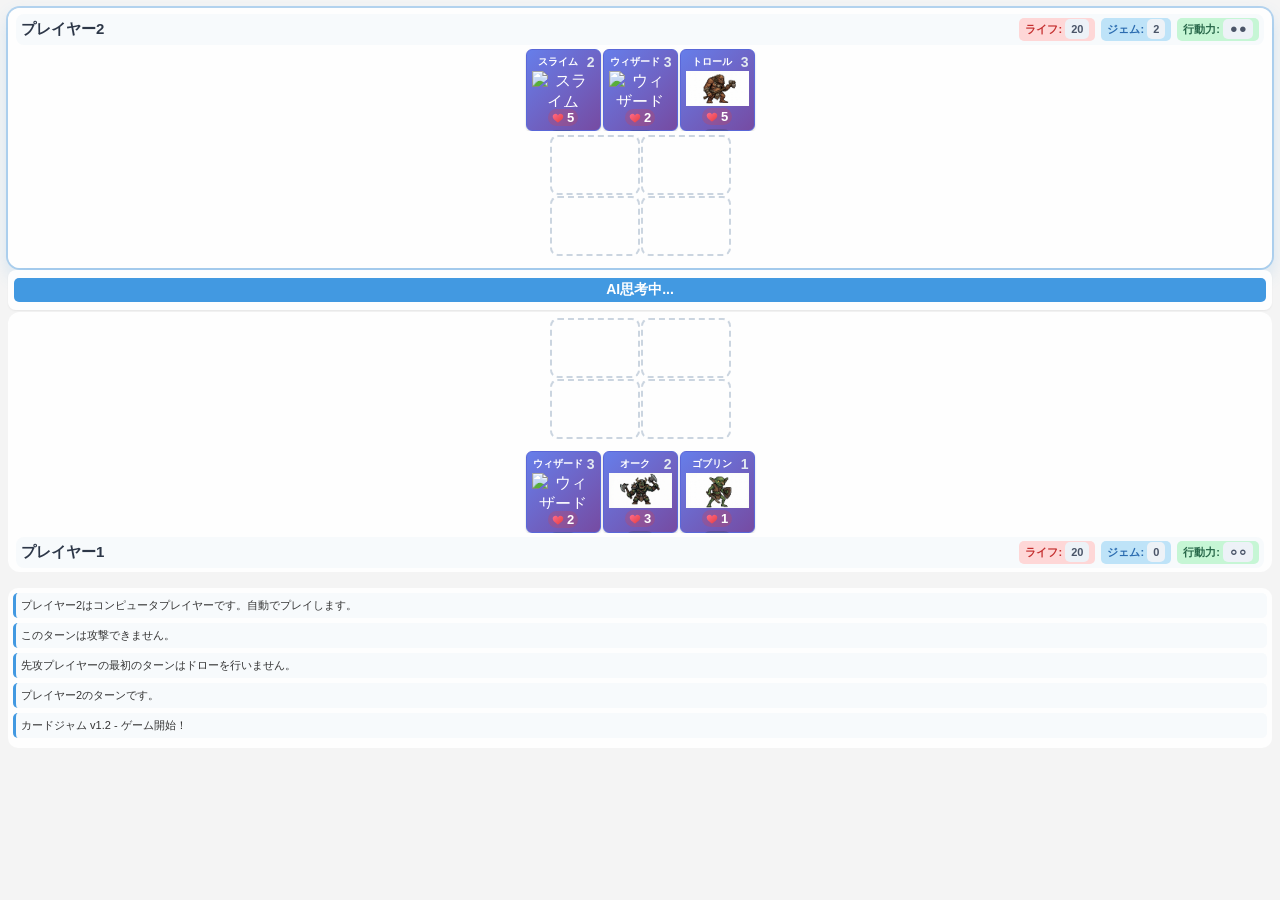
==== index.html @ 5b4e1a38 "手札と盤面のHP/ATK表示にアイコンを追加" ====
<!DOCTYPE html>
<html lang="ja">
<head>
    <meta charset="UTF-8">
    <meta name="viewport" content="width=device-width, initial-scale=1.0">
    <title>カードゲーム</title>
    <link rel="stylesheet" href="style.css?v=23">
</head>
<body>
    <div id="game-container">
        <div id="game-board">
            <!-- プレイヤー2エリア（上側） -->
            <div class="player-area" id="player2-area">
                <div class="player-info">
                    <span class="player-name">プレイヤー2</span>
                    <div class="player-stats">
                        <span class="life">ライフ: <span id="player2-life">20</span></span>
                        <span class="gems">ジェム: <span id="player2-gems">0</span></span>
                        <span class="action">行動力: <span id="player2-action">0</span></span>
                    </div>
                </div>
                <div class="hand" id="player2-hand">
                    <!-- プレイヤー2の手札 -->
                </div>
                <div class="battlefield" id="player2-battlefield">
                    <div class="field-slot" data-position="0"></div>
                    <div class="field-slot" data-position="1"></div>
                    <div class="field-slot" data-position="2"></div>
                    <div class="field-slot" data-position="3"></div>
                </div>
            </div>

            <!-- ターンコントロール（中央） -->
            <div id="turn-controls">
                <button id="end-turn-btn">ターン終了</button>
            </div>

            <!-- プレイヤー1エリア（下側） -->
            <div class="player-area" id="player1-area">
                <div class="battlefield" id="player1-battlefield">
                    <div class="field-slot" data-position="0"></div>
                    <div class="field-slot" data-position="1"></div>
                    <div class="field-slot" data-position="2"></div>
                    <div class="field-slot" data-position="3"></div>
                </div>
                <div class="hand" id="player1-hand">
                    <!-- プレイヤー1の手札 -->
                </div>
                <div class="player-info">
                    <span class="player-name">プレイヤー1</span>
                    <div class="player-stats">
                        <span class="life">ライフ: <span id="player1-life">20</span></span>
                        <span class="gems">ジェム: <span id="player1-gems">0</span></span>
                        <span class="action">行動力: <span id="player1-action">1</span></span>
                    </div>
                </div>
            </div>
        </div>

        <div id="game-log">
            <div id="log-content"></div>
        </div>
    </div>

    <script src="game.js?v=11"></script>
</body>
</html>
---- style.css ----
* {
    margin: 0;
    padding: 0;
    box-sizing: border-box;
}

body {
    font-family: 'Arial', sans-serif;
    background: #f4f4f4;
    color: #333;
    min-height: 100vh;
    overflow-y: auto;
}

#game-container {
    padding: 8px;
    display: flex;
    flex-direction: column;
    gap: 4px;
}

#turn-info {
    display: none;
}

#turn-info span {
    font-weight: bold;
    color: #2d3748;
}

#turn-controls {
    display: flex;
    justify-content: center;
    align-items: center;
    margin: 0;
    padding: 2px 6px;
    background: rgba(255, 255, 255, 0.9);
    border-radius: 8px;
    box-shadow: 0 1px 2px rgba(0, 0, 0, 0.06);
    height: 40px;
    box-sizing: border-box;
}

#end-turn-btn {
    background: #4299e1;
    color: white;
    border: none;
    width: 100%;
    padding: 3px 0;
    font-size: 14px;
    border-radius: 5px;
    cursor: pointer;
    font-weight: bold;
    transition: background-color 0.3s, transform 0.2s ease, box-shadow 0.2s ease;
}

#end-turn-btn:hover {
    background: #3182ce;
    transform: translateY(-1px);
    box-shadow: 0 4px 10px rgba(49, 130, 206, 0.35);
}

#game-board {
    display: flex;
    flex-direction: column;
    gap: 2px;
    margin-bottom: 12px;
}

.player-area {
    background: rgba(255, 255, 255, 0.95);
    border-radius: 12px;
    padding: 6px 8px 4px;
    display: flex;
    flex-direction: column;
    gap: 4px;
    transition: box-shadow 0.3s ease, transform 0.3s ease;
}

.player-area.active-turn {
    box-shadow: 0 0 0 2px rgba(66, 153, 225, 0.35), 0 8px 18px rgba(66, 153, 225, 0.2);
}


.player-info {
    flex-direction: row;
    align-items: center;
    justify-content: space-between;
    flex-wrap: nowrap;
    gap: 6px;
    padding: 4px 5px;
    background: #f7fafc;
    border-radius: 8px;
    display: flex;
}

.player-name {
    flex: 0 0 auto;
    font-size: 15px;
    font-weight: bold;
    color: #2d3748;
}

.player-stats {
    flex: 1 1 auto;
    display: flex;
    flex-wrap: nowrap;
    align-items: center;
    gap: 6px;
    justify-content: flex-end;
    font-size: 11px;
    min-width: 0;
    font-weight: bold;
}

.player-stats span {
    padding: 4px 6px;
    background: #edf2f7;
    border-radius: 5px;
    color: #4a5568;
    white-space: nowrap;
    flex: 0 0 auto;
}

.life {
    background: #fed7d7 !important;
    color: #c53030 !important;
}

.gems {
    background: #bee3f8 !important;
    color: #2b6cb0 !important;
}

.action {
    background: #c6f6d5 !important;
    color: #276749 !important;
}

.hand {
    display: flex;
    gap: 2px;
    padding-bottom: 0;
    overflow: hidden;
    flex: 0 0 auto;
    flex-wrap: wrap;
    justify-content: center;
}

.card {
    background: linear-gradient(135deg, #667eea 0%, #764ba2 100%);
    border: 1px solid #5a67d8;
    border-radius: 6px;
    padding: 5px;
    width: 75px !important;
    height: 82px !important;
    min-width: 75px;
    max-width: 75px;
    cursor: pointer;
    transition: all 0.3s ease;
    box-shadow: 0 1px 2px rgba(0, 0, 0, 0.18);
    color: white;
    display: flex;
    flex-direction: column;
    justify-content: flex-start;
    text-align: center;
    box-sizing: border-box;
    flex: none;
}

.card:hover {
    transform: translateY(-5px);
    box-shadow: 0 4px 8px rgba(0, 0, 0, 0.2);
}

.card.selected {
    background: linear-gradient(135deg, #667eea 0%, #764ba2 100%) !important;
    border: 3px solid #e53e3e !important;
    color: white !important;
    transform: translateY(-3px);
    box-shadow: 0 4px 12px rgba(229, 62, 62, 0.4);
    transition: all 0.3s cubic-bezier(0.4, 0, 0.2, 1);
}

.card.selected * {
    color: white !important;
}

.card-name {
    font-weight: bold;
    display: flex;
    justify-content: space-between;
    align-items: center;
    margin-bottom: 2px;
    color: white;
    gap: 3px;
    font-size: 10px;
}

.card-name-text {
    flex: 1 1 auto;
}

.card-cost {
    font-size: 14px;
    font-weight: 700;
    line-height: 1;
    color: #e2e8f0;
    flex: 0 0 auto;
}

.card-stats {
    display: flex;
    justify-content: center;
    align-items: center;
    gap: 4px;
    font-size: 13px;
    font-weight: 700;
    color: white;
    flex-wrap: wrap;
}

.card-image {
    width: 100%;
    height: 36px;
    object-fit: contain;
    margin-bottom: 2px;
}

.card-stats .stat-value {
    font-variant-numeric: tabular-nums;
}


.stat-pill {
    display: inline-flex;
    align-items: center;
    gap: 3px;
    padding: 1px 4px;
    border-radius: 999px;
    background: rgba(17, 24, 39, 0.28);
}

.hp-stat {
    background: rgba(229, 62, 62, 0.24);
}

.attack-stat {
    background: rgba(45, 55, 72, 0.24);
}

.stat-icon {
    width: 12px;
    height: 12px;
    display: block;
}

.battlefield {
    display: grid;
    grid-template-columns: repeat(2, 90px);
    grid-template-rows: repeat(2, 60px);
    gap: 1px;
    margin-bottom: 8px;
    height: 121px;
    justify-content: center;
}

/* プレイヤー2（相手）の盤面は前列と後列を入れ替え */
#player2-battlefield {
    grid-template-areas:
        "back-left back-right"
        "front-left front-right";
}

#player2-battlefield .field-slot[data-position="0"] { grid-area: front-left; }
#player2-battlefield .field-slot[data-position="1"] { grid-area: front-right; }
#player2-battlefield .field-slot[data-position="2"] { grid-area: back-left; }
#player2-battlefield .field-slot[data-position="3"] { grid-area: back-right; }

.field-slot {
    width: 90px;
    height: 60px;
    border: 2px dashed #cbd5e0;
    border-radius: 8px;
    display: flex;
    align-items: center;
    justify-content: center;
    transition: all 0.3s ease;
}

.field-slot.empty-slot {
    border-color: #48bb78;
    background: rgba(72, 187, 120, 0.1);
    cursor: pointer;
}

.field-slot.empty-slot:hover {
    background: rgba(72, 187, 120, 0.2);
}

.monster {
    background: linear-gradient(135deg, #667eea 0%, #764ba2 100%);
    color: white;
    border-radius: 10px;
    padding: 8px;
    width: 100%;
    height: 100%;
    display: flex;
    flex-direction: column;
    justify-content: flex-start;
    text-align: center;
    cursor: pointer;
    transition: all 0.3s ease;
    box-shadow: 0 2px 4px rgba(0, 0, 0, 0.18);
}

.monster:hover {
    transform: scale(1.05);
    box-shadow: 0 4px 8px rgba(0, 0, 0, 0.3);
}

.monster-stats {
    display: flex;
    justify-content: center;
    align-items: center;
    gap: 4px;
    font-size: 11px;
    font-weight: bold;
}

.monster-image {
    width: 100%;
    height: 30px;
    object-fit: contain;
    margin-bottom: 2px;
}

#game-log {
    background: rgba(255, 255, 255, 0.9);
    border-radius: 10px;
    padding: 5px;
    flex: 0 0 160px;
    height: 160px;
    overflow-y: auto;
}

#log-content {
    display: flex;
    flex-direction: column;
    gap: 5px;
    font-size: 11px;
}

#log-content div {
    padding: 5px;
    background: #f7fafc;
    border-radius: 5px;
    border-left: 3px solid #4299e1;
    animation: logSlideIn 0.25s ease-out;
}

.stat-bump-up {
    animation: statBumpUp 0.32s ease;
}

.stat-bump-down {
    animation: statBumpDown 0.32s ease;
}

@keyframes logSlideIn {
    from {
        opacity: 0;
        transform: translateX(-8px);
    }
    to {
        opacity: 1;
        transform: translateX(0);
    }
}

@keyframes statBumpUp {
    0% {
        transform: scale(1);
        filter: brightness(1);
    }
    40% {
        transform: scale(1.12);
        filter: brightness(1.12);
    }
    100% {
        transform: scale(1);
        filter: brightness(1);
    }
}

@keyframes statBumpDown {
    0% {
        transform: scale(1);
        filter: brightness(1);
    }
    40% {
        transform: scale(0.9);
        filter: brightness(0.92);
    }
    100% {
        transform: scale(1);
        filter: brightness(1);
    }
}

@media (prefers-reduced-motion: reduce) {
    #log-content div,
    .stat-bump-up,
    .stat-bump-down,
    .player-area,
    #end-turn-btn {
        animation: none !important;
        transition: none !important;
    }
}
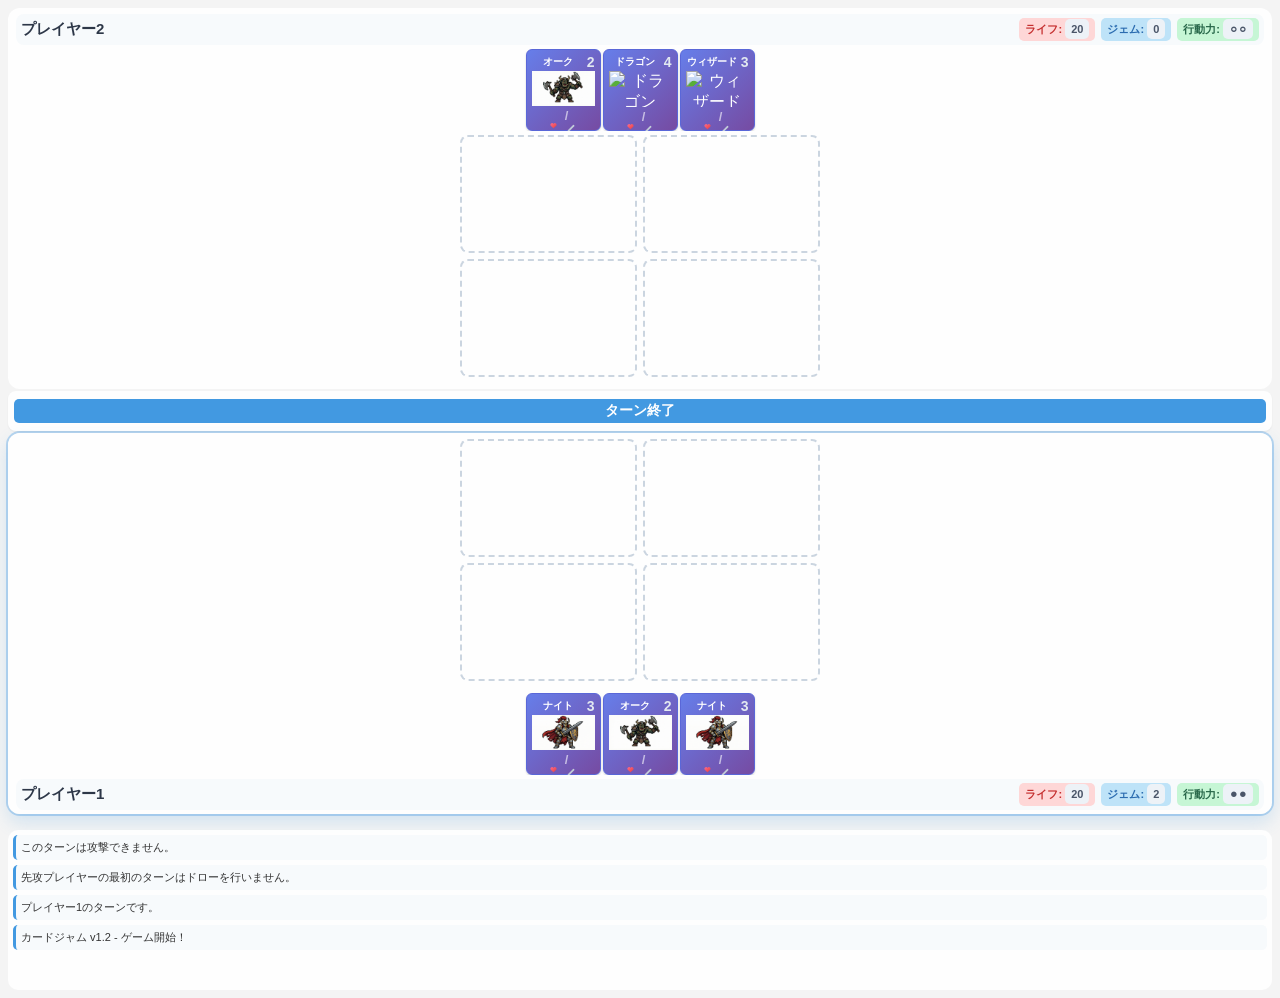
==== commit 0fd93f27: "Expand battlefield slots to use more horizontal space" ====
--- a/index.html
+++ b/index.html
@@ -62,6 +62,6 @@
         </div>
     </div>
 
-    <script src="game.js?v=11"></script>
+    <script src="game.js?v=10"></script>
 </body>
 </html>
--- a/style.css
+++ b/style.css
@@ -227,42 +227,27 @@
     margin-bottom: 2px;
 }
 
+.card-stats span {
+    position: relative;
+}
+
+.card-stats span + span::before {
+    content: '/';
+    margin-right: 4px;
+    color: rgba(255, 255, 255, 0.6);
+}
+
 .card-stats .stat-value {
     font-variant-numeric: tabular-nums;
 }
 
-
-.stat-pill {
-    display: inline-flex;
-    align-items: center;
-    gap: 3px;
-    padding: 1px 4px;
-    border-radius: 999px;
-    background: rgba(17, 24, 39, 0.28);
-}
-
-.hp-stat {
-    background: rgba(229, 62, 62, 0.24);
-}
-
-.attack-stat {
-    background: rgba(45, 55, 72, 0.24);
-}
-
-.stat-icon {
-    width: 12px;
-    height: 12px;
-    display: block;
-}
-
 .battlefield {
     display: grid;
-    grid-template-columns: repeat(2, 90px);
-    grid-template-rows: repeat(2, 60px);
-    gap: 1px;
-    margin-bottom: 8px;
-    height: 121px;
-    justify-content: center;
+    grid-template-columns: repeat(2, minmax(0, 1fr));
+    gap: 6px;
+    margin: 0 auto 8px;
+    width: 100%;
+    max-width: 360px;
 }
 
 /* プレイヤー2（相手）の盤面は前列と後列を入れ替え */
@@ -278,8 +263,9 @@
 #player2-battlefield .field-slot[data-position="3"] { grid-area: back-right; }
 
 .field-slot {
-    width: 90px;
-    height: 60px;
+    width: 100%;
+    min-height: 72px;
+    aspect-ratio: 3 / 2;
     border: 2px dashed #cbd5e0;
     border-radius: 8px;
     display: flex;
@@ -321,10 +307,8 @@
 
 .monster-stats {
     display: flex;
-    justify-content: center;
-    align-items: center;
-    gap: 4px;
-    font-size: 11px;
+    justify-content: space-around;
+    font-size: 12px;
     font-weight: bold;
 }
 
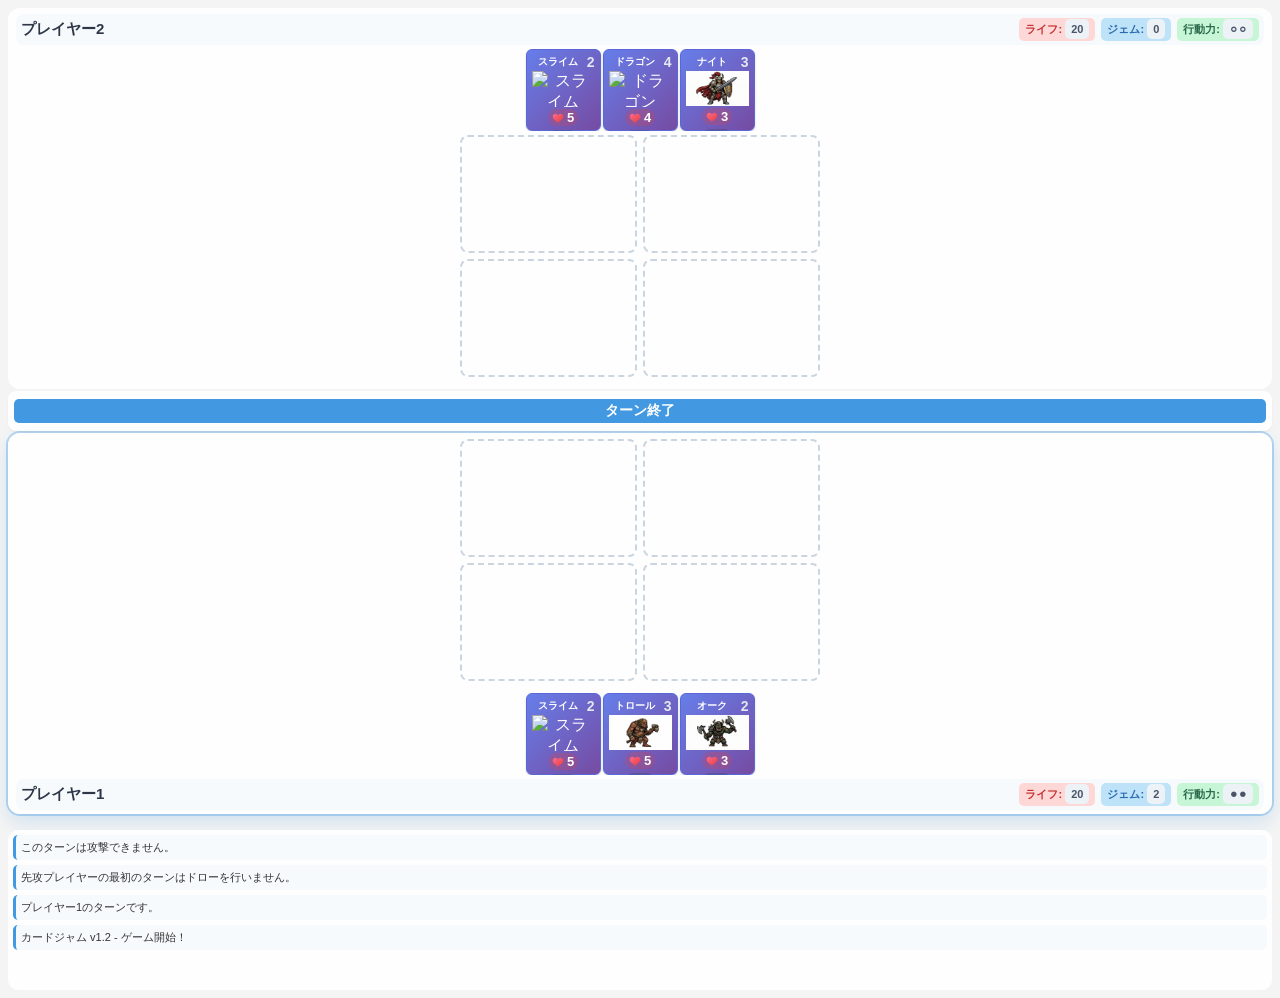
==== commit b13ef6a9: "Merge pull request #11 from pek0hara/codex/create-heart-and-sword-vector-icons" ====
--- a/index.html
+++ b/index.html
@@ -62,6 +62,6 @@
         </div>
     </div>
 
-    <script src="game.js?v=10"></script>
+    <script src="game.js?v=11"></script>
 </body>
 </html>
--- a/style.css
+++ b/style.css
@@ -227,18 +227,32 @@
     margin-bottom: 2px;
 }
 
-.card-stats span {
-    position: relative;
-}
-
-.card-stats span + span::before {
-    content: '/';
-    margin-right: 4px;
-    color: rgba(255, 255, 255, 0.6);
-}
-
 .card-stats .stat-value {
     font-variant-numeric: tabular-nums;
+}
+
+
+.stat-pill {
+    display: inline-flex;
+    align-items: center;
+    gap: 3px;
+    padding: 1px 4px;
+    border-radius: 999px;
+    background: rgba(17, 24, 39, 0.28);
+}
+
+.hp-stat {
+    background: rgba(229, 62, 62, 0.24);
+}
+
+.attack-stat {
+    background: rgba(45, 55, 72, 0.24);
+}
+
+.stat-icon {
+    width: 12px;
+    height: 12px;
+    display: block;
 }
 
 .battlefield {
@@ -307,8 +321,10 @@
 
 .monster-stats {
     display: flex;
-    justify-content: space-around;
-    font-size: 12px;
+    justify-content: center;
+    align-items: center;
+    gap: 4px;
+    font-size: 11px;
     font-weight: bold;
 }
 
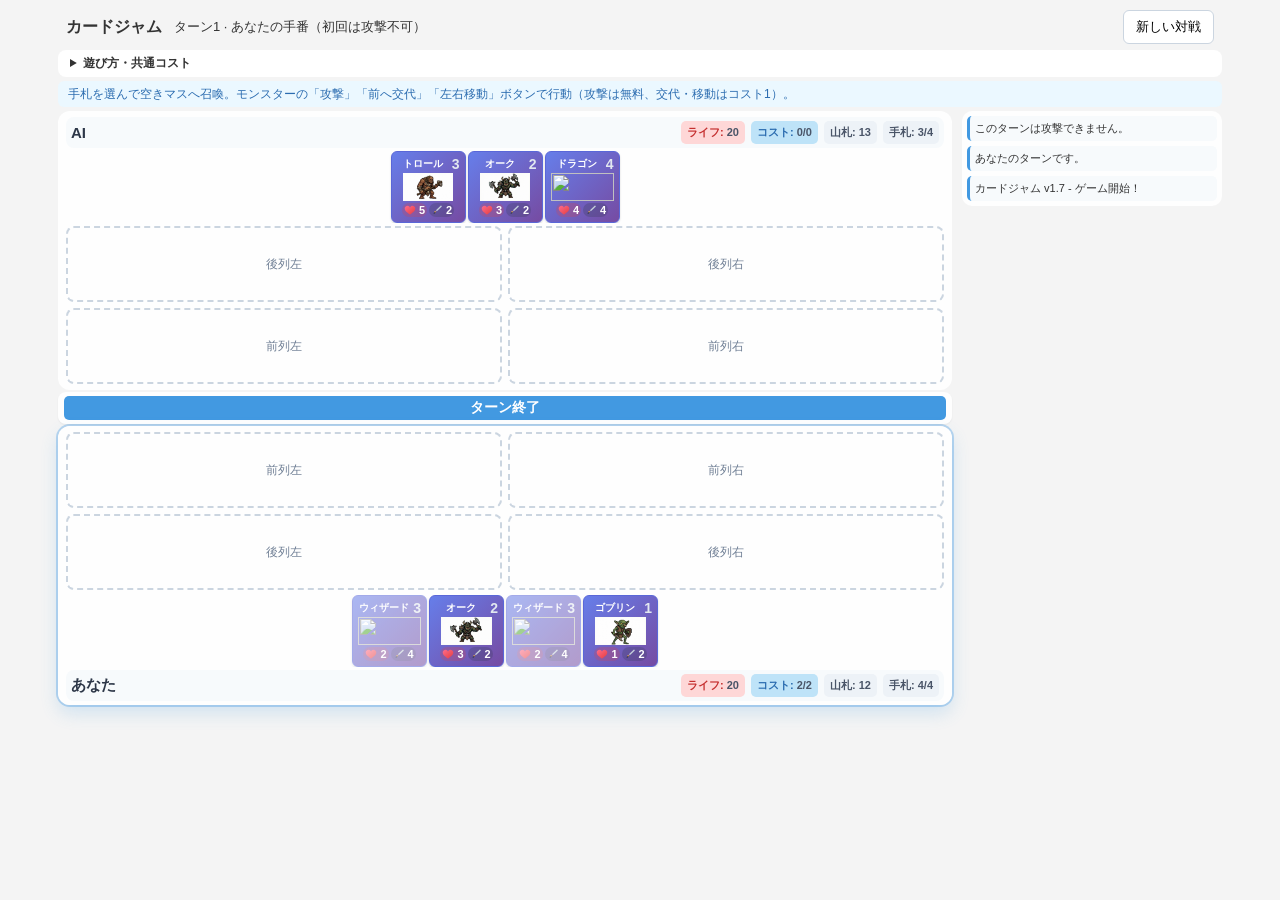
==== commit 04429d04: "v1.7: summon guard and second-player tempo to reduce blowouts - Monsters take 1 less damage during t" ====
--- a/index.html
+++ b/index.html
@@ -3,20 +3,25 @@
 <head>
     <meta charset="UTF-8">
     <meta name="viewport" content="width=device-width, initial-scale=1.0">
-    <title>カードゲーム</title>
-    <link rel="stylesheet" href="style.css?v=23">
+    <title>カードジャム</title>
+    <link rel="icon" href="data:,">
+    <link rel="stylesheet" href="style.css?v=27">
 </head>
 <body>
     <div id="game-container">
+        <header class="game-header"><strong>カードジャム</strong><span id="turn-status" aria-live="polite"></span><button id="restart-btn">新しい対戦</button></header>
+        <details class="rules"><summary>遊び方・共通コスト</summary><p>ライフ20を削り切れば勝利。共通コストは毎ターン全回復し、先攻は2→3→4、後攻は3→4（先攻も最初の手番にドロー）。持ち越しや被ダメージによる獲得はありません。</p><p>手札→空きマスで召喚（キーボードはTab・Enter、Escで選択解除）：カード右上のコストを消費。移動ボタンで同じ段の左右の空きマスへ移動：コスト1、1体につき毎ターン1回。後列モンスターの「前へ交代」ボタンで前後交代：コスト1、列ごとに毎ターン1回。</p><p>前列モンスターの「攻撃」ボタンで正面へ攻撃（ボタンに結果の予告を表示）：無料、1体につき毎ターン1回。敵がいなければ直接攻撃。双方の初回ターンは攻撃不可。召喚ターンは敵モンスターにのみ攻撃可。移動・交代しても攻撃済みと召喚直後の制限は維持。</p><p>召喚したモンスターは、直後の相手の手番の間「守り-1」で受けるダメージが1減る（直接攻撃には影響なし）。敵が生き残ると反撃。前列が空くと後列が自動前進。コスト0でも攻撃可能。コスト0かつ攻撃が残っていなければ自動終了。</p><p>初手3枚にコスト2以下を1枚保証。手札は4枚まで。満杯ならドロー見送り。山札切れはドローのたびに疲労1、2、3…ダメージ。</p></details>
+        <p class="combat-guide">手札を選んで空きマスへ召喚。モンスターの「攻撃」「前へ交代」「左右移動」ボタンで行動（攻撃は無料、交代・移動はコスト1）。</p>
         <div id="game-board">
             <!-- プレイヤー2エリア（上側） -->
             <div class="player-area" id="player2-area">
                 <div class="player-info">
-                    <span class="player-name">プレイヤー2</span>
+                    <span class="player-name">AI</span>
                     <div class="player-stats">
                         <span class="life">ライフ: <span id="player2-life">20</span></span>
-                        <span class="gems">ジェム: <span id="player2-gems">0</span></span>
-                        <span class="action">行動力: <span id="player2-action">0</span></span>
+                        <span class="energy">コスト: <span id="player2-energy">0/0</span></span>
+                        <span class="deck">山札: <span id="player2-deck">16</span></span>
+                        <span class="handcount">手札: <span id="player2-handcount">0/4</span></span>
                     </div>
                 </div>
                 <div class="hand" id="player2-hand">
@@ -47,11 +52,12 @@
                     <!-- プレイヤー1の手札 -->
                 </div>
                 <div class="player-info">
-                    <span class="player-name">プレイヤー1</span>
+                    <span class="player-name">あなた</span>
                     <div class="player-stats">
                         <span class="life">ライフ: <span id="player1-life">20</span></span>
-                        <span class="gems">ジェム: <span id="player1-gems">0</span></span>
-                        <span class="action">行動力: <span id="player1-action">1</span></span>
+                        <span class="energy">コスト: <span id="player1-energy">0/0</span></span>
+                        <span class="deck">山札: <span id="player1-deck">16</span></span>
+                        <span class="handcount">手札: <span id="player1-handcount">0/4</span></span>
                     </div>
                 </div>
             </div>
@@ -62,6 +68,6 @@
         </div>
     </div>
 
-    <script src="game.js?v=11"></script>
+    <script src="game.js?v=16"></script>
 </body>
 </html>
--- a/style.css
+++ b/style.css
@@ -13,6 +13,8 @@
 }
 
 #game-container {
+    width: min(100%, 960px);
+    margin: 0 auto;
     padding: 8px;
     display: flex;
     flex-direction: column;
@@ -261,7 +263,7 @@
     gap: 6px;
     margin: 0 auto 8px;
     width: 100%;
-    max-width: 360px;
+    max-width: 100%;
 }
 
 /* プレイヤー2（相手）の盤面は前列と後列を入れ替え */
@@ -279,7 +281,7 @@
 .field-slot {
     width: 100%;
     min-height: 72px;
-    aspect-ratio: 3 / 2;
+    height: 82px;
     border: 2px dashed #cbd5e0;
     border-radius: 8px;
     display: flex;
@@ -418,3 +420,142 @@
         transition: none !important;
     }
 }
+
+@media (max-width: 768px) {
+    #game-container {
+        padding: 10px;
+        gap: 8px;
+    }
+
+    .player-area {
+        padding: 10px 10px 8px;
+        gap: 8px;
+    }
+
+    .hand {
+        gap: 6px;
+    }
+
+    .card {
+        width: calc((100vw - 52px) / 4) !important;
+        min-width: 80px;
+        max-width: 98px;
+        height: clamp(88px, 24vw, 110px) !important;
+    }
+
+    .card-image {
+        height: clamp(34px, 10vw, 44px);
+    }
+
+    .battlefield {
+        gap: 8px;
+    }
+
+    .field-slot {
+        min-height: 76px;
+        height: 82px;
+    }
+
+    .monster {
+        padding: 6px 8px;
+        justify-content: center;
+        gap: 6px;
+    }
+
+    .monster-image {
+        height: clamp(28px, 9vw, 38px);
+        margin-bottom: 0;
+    }
+
+    .monster-stats {
+        font-size: 14px;
+        line-height: 1;
+    }
+}
+
+.game-header { display:flex; align-items:center; gap:12px; padding:8px; flex-wrap:wrap; }
+#turn-status { flex:1; font-size:13px; }
+#restart-btn { padding:7px 12px; border:1px solid #cbd5e0; border-radius:6px; background:white; cursor:pointer; }
+.rules { padding:8px 12px; background:white; border-radius:8px; font-size:12px; line-height:1.6; }
+.rules summary { cursor:pointer; font-weight:bold; }
+.rules p { margin-top:6px; }
+.combat-guide { padding:6px 10px; font-size:12px; line-height:1.5; color:#2b6cb0; background:#ebf8ff; border-radius:6px; }
+.field-slot { position:relative; }
+.field-slot:empty::after { content:attr(data-label); color:#718096; font-size:12px; }
+.monster-label { font-size:11px; line-height:16px; }
+.monster.exhausted { background:#64748b; }
+.card.unaffordable { opacity:0.55; }
+.card-stats { flex-wrap:nowrap; gap:2px; font-size:11px; }
+.card-stats .stat-pill { padding:1px 2px; }
+#end-turn-btn:disabled { background:#718096; cursor:default; transform:none; }
+#game-log { flex-basis:120px; height:120px; }
+
+.energy { background: #bee3f8 !important; color: #2b6cb0 !important; }
+.field-slot { height: 108px; }
+.monster { padding: 5px; gap: 1px; }
+.monster-actions { display:flex; justify-content:center; margin-top:auto; }
+.monster-actions button { background:#edf2f7; color:#2d3748; border:0; border-radius:4px; padding:4px 10px; font-size:12px; cursor:pointer; }
+.monster-actions button:disabled { opacity:.45; cursor:default; }
+.monster-image { height:26px; }
+
+/* v1.6：明示的な行動ボタン、山札表示、画面配置 */
+.monster { flex-direction: row; align-items: center; gap: 6px; text-align: left; cursor: default; }
+.monster:hover { transform: none; }
+.monster-image { flex: 0 0 auto; width: 44px; height: 44px; margin: 0; }
+.monster-info { flex: 1 1 auto; min-width: 0; display: flex; flex-direction: column; gap: 3px; align-items: flex-start; }
+.monster-label { font-weight: bold; }
+.monster-label small { font-weight: normal; opacity: .9; }
+.monster-stats { justify-content: flex-start; }
+.monster-actions { display: flex; flex-wrap: wrap; gap: 4px; justify-content: flex-start; margin-top: 0; }
+.monster-actions button { padding: 3px 8px; font-size: 12px; line-height: 1.3; }
+.monster-actions button.attack { background: #fefcbf; color: #744210; font-weight: bold; }
+.monster-actions button.attack.danger { background: #fed7d7; color: #9b2c2c; }
+.monster-actions button:focus-visible, .card:focus-visible, .field-slot:focus-visible, #end-turn-btn:focus-visible, #restart-btn:focus-visible {
+    outline: 3px solid #f6ad55; outline-offset: 2px;
+}
+.field-slot { height: 76px; min-height: 76px; }
+.deck, .handcount { background: #edf2f7; }
+.player-stats span.deck.warning { background: #feebc8 !important; color: #9c4221 !important; }
+.player-stats span span { padding: 0; background: none; }
+#restart-btn.confirming { background: #fff5f5; border-color: #e53e3e; color: #c53030; font-weight: bold; }
+#player2-hand .card { cursor: default; }
+#player2-hand .card:hover { transform: none; box-shadow: 0 1px 2px rgba(0, 0, 0, 0.18); }
+
+@media (min-width: 900px) {
+    #game-container {
+        width: min(100%, 1180px);
+        display: grid;
+        grid-template-columns: minmax(0, 1fr) 260px;
+        grid-template-areas: "header header" "rules rules" "guide guide" "board log";
+        column-gap: 10px;
+    }
+    .game-header { grid-area: header; padding: 2px 8px; }
+    .rules { grid-area: rules; padding: 4px 12px; }
+    .combat-guide { grid-area: guide; padding: 4px 10px; }
+    #game-board { grid-area: board; margin-bottom: 0; }
+    #game-log { grid-area: log; height: auto; max-height: calc(100vh - 110px); position: sticky; top: 8px; align-self: start; }
+    .battlefield { margin-bottom: 2px; }
+    .card { height: 76px !important; }
+    .card-image { height: 30px; }
+}
+
+@media (max-width: 768px) {
+    .field-slot { height: auto; min-height: 84px; }
+    .monster { padding: 5px; gap: 4px; }
+    .monster-image { width: 34px; height: 34px; }
+    .monster-label { font-size: 11px; line-height: 14px; }
+    .monster-stats { font-size: 12px; }
+    .monster-actions button { padding: 3px 6px; font-size: 11px; }
+    .player-stats { flex-wrap: wrap; gap: 4px; font-size: 10px; }
+    .player-stats span { padding: 3px 5px; }
+}
+@media (min-width: 900px) {
+    #turn-controls { height: 32px; }
+    .card { height: 72px !important; }
+    .card-image { height: 28px; }
+    .player-area { gap: 3px; }
+}
+
+/* v1.7：召喚直後の守り */
+.monster.guarded { box-shadow: 0 0 0 2px #90cdf4, 0 2px 4px rgba(0, 0, 0, 0.18); }
+.guard-badge { display: inline-block; margin-left: 4px; padding: 0 5px; border-radius: 999px; background: #bee3f8; color: #2a4365; font-size: 10px; font-weight: bold; line-height: 15px; }
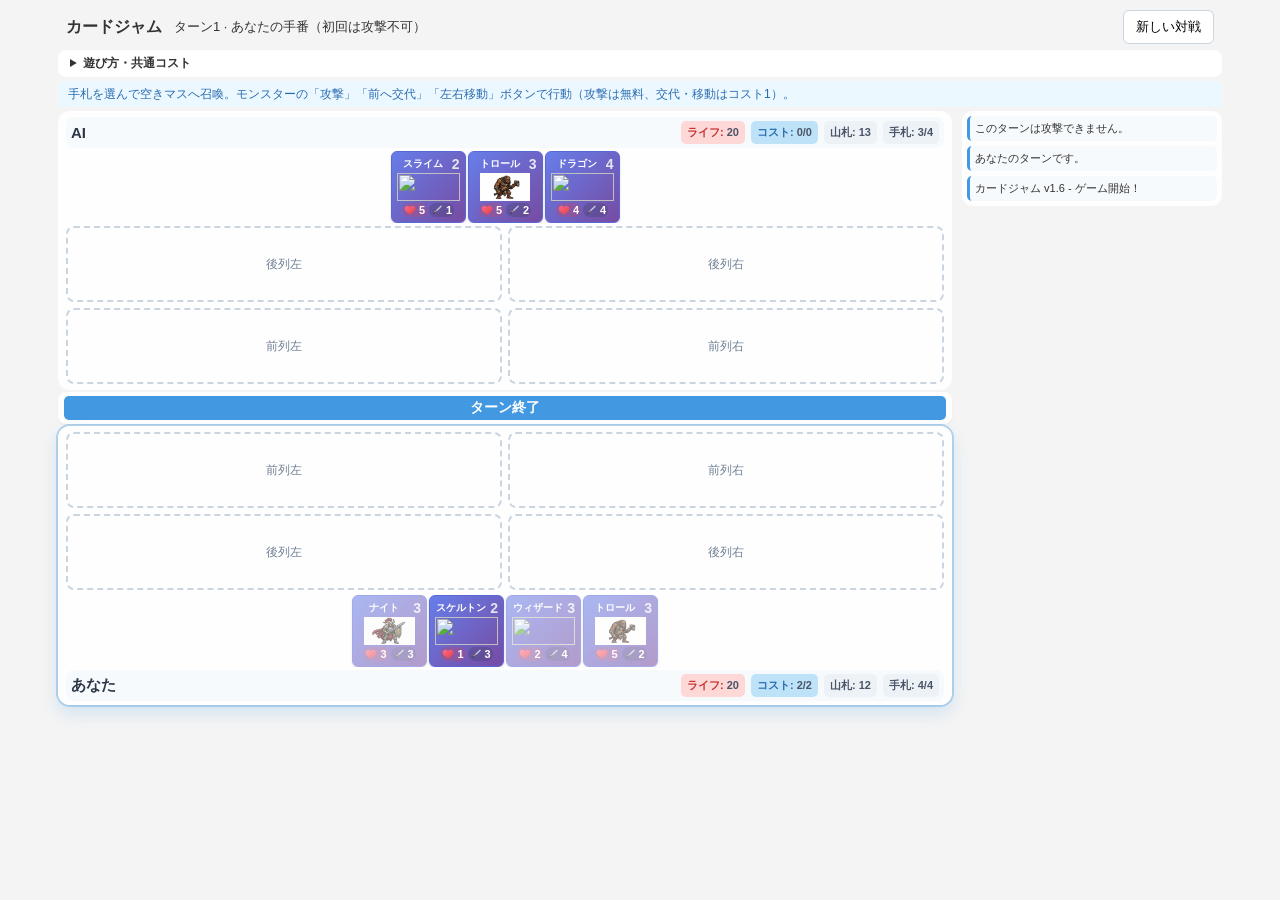
==== commit fb79b0c7: "v1.6: fix issues found in browser playtests - Explicit attack/swap buttons with outcome preview; bod" ====
--- a/index.html
+++ b/index.html
@@ -5,12 +5,12 @@
     <meta name="viewport" content="width=device-width, initial-scale=1.0">
     <title>カードジャム</title>
     <link rel="icon" href="data:,">
-    <link rel="stylesheet" href="style.css?v=27">
+    <link rel="stylesheet" href="style.css?v=26">
 </head>
 <body>
     <div id="game-container">
         <header class="game-header"><strong>カードジャム</strong><span id="turn-status" aria-live="polite"></span><button id="restart-btn">新しい対戦</button></header>
-        <details class="rules"><summary>遊び方・共通コスト</summary><p>ライフ20を削り切れば勝利。共通コストは毎ターン全回復し、先攻は2→3→4、後攻は3→4（先攻も最初の手番にドロー）。持ち越しや被ダメージによる獲得はありません。</p><p>手札→空きマスで召喚（キーボードはTab・Enter、Escで選択解除）：カード右上のコストを消費。移動ボタンで同じ段の左右の空きマスへ移動：コスト1、1体につき毎ターン1回。後列モンスターの「前へ交代」ボタンで前後交代：コスト1、列ごとに毎ターン1回。</p><p>前列モンスターの「攻撃」ボタンで正面へ攻撃（ボタンに結果の予告を表示）：無料、1体につき毎ターン1回。敵がいなければ直接攻撃。双方の初回ターンは攻撃不可。召喚ターンは敵モンスターにのみ攻撃可。移動・交代しても攻撃済みと召喚直後の制限は維持。</p><p>召喚したモンスターは、直後の相手の手番の間「守り-1」で受けるダメージが1減る（直接攻撃には影響なし）。敵が生き残ると反撃。前列が空くと後列が自動前進。コスト0でも攻撃可能。コスト0かつ攻撃が残っていなければ自動終了。</p><p>初手3枚にコスト2以下を1枚保証。手札は4枚まで。満杯ならドロー見送り。山札切れはドローのたびに疲労1、2、3…ダメージ。</p></details>
+        <details class="rules"><summary>遊び方・共通コスト</summary><p>ライフ20を削り切れば勝利。共通コストは自分の初回2、次回3、以降4に毎ターン全回復。持ち越しや被ダメージによる獲得はありません。</p><p>手札→空きマスで召喚（キーボードはTab・Enter、Escで選択解除）：カード右上のコストを消費。移動ボタンで同じ段の左右の空きマスへ移動：コスト1、1体につき毎ターン1回。後列モンスターの「前へ交代」ボタンで前後交代：コスト1、列ごとに毎ターン1回。</p><p>前列モンスターの「攻撃」ボタンで正面へ攻撃（ボタンに結果の予告を表示）：無料、1体につき毎ターン1回。敵がいなければ直接攻撃。双方の初回ターンは攻撃不可。召喚ターンは敵モンスターにのみ攻撃可。移動・交代しても攻撃済みと召喚直後の制限は維持。</p><p>敵が生き残ると反撃。前列が空くと後列が自動前進。コスト0でも攻撃可能。コスト0かつ攻撃が残っていなければ自動終了。</p><p>初手3枚にコスト2以下を1枚保証。手札は4枚まで。満杯ならドロー見送り。山札切れはドローのたびに疲労1、2、3…ダメージ。</p></details>
         <p class="combat-guide">手札を選んで空きマスへ召喚。モンスターの「攻撃」「前へ交代」「左右移動」ボタンで行動（攻撃は無料、交代・移動はコスト1）。</p>
         <div id="game-board">
             <!-- プレイヤー2エリア（上側） -->
@@ -68,6 +68,6 @@
         </div>
     </div>
 
-    <script src="game.js?v=16"></script>
+    <script src="game.js?v=15"></script>
 </body>
 </html>
--- a/style.css
+++ b/style.css
@@ -556,6 +556,3 @@
     .player-area { gap: 3px; }
 }
 
-/* v1.7：召喚直後の守り */
-.monster.guarded { box-shadow: 0 0 0 2px #90cdf4, 0 2px 4px rgba(0, 0, 0, 0.18); }
-.guard-badge { display: inline-block; margin-left: 4px; padding: 0 5px; border-radius: 999px; background: #bee3f8; color: #2a4365; font-size: 10px; font-weight: bold; line-height: 15px; }
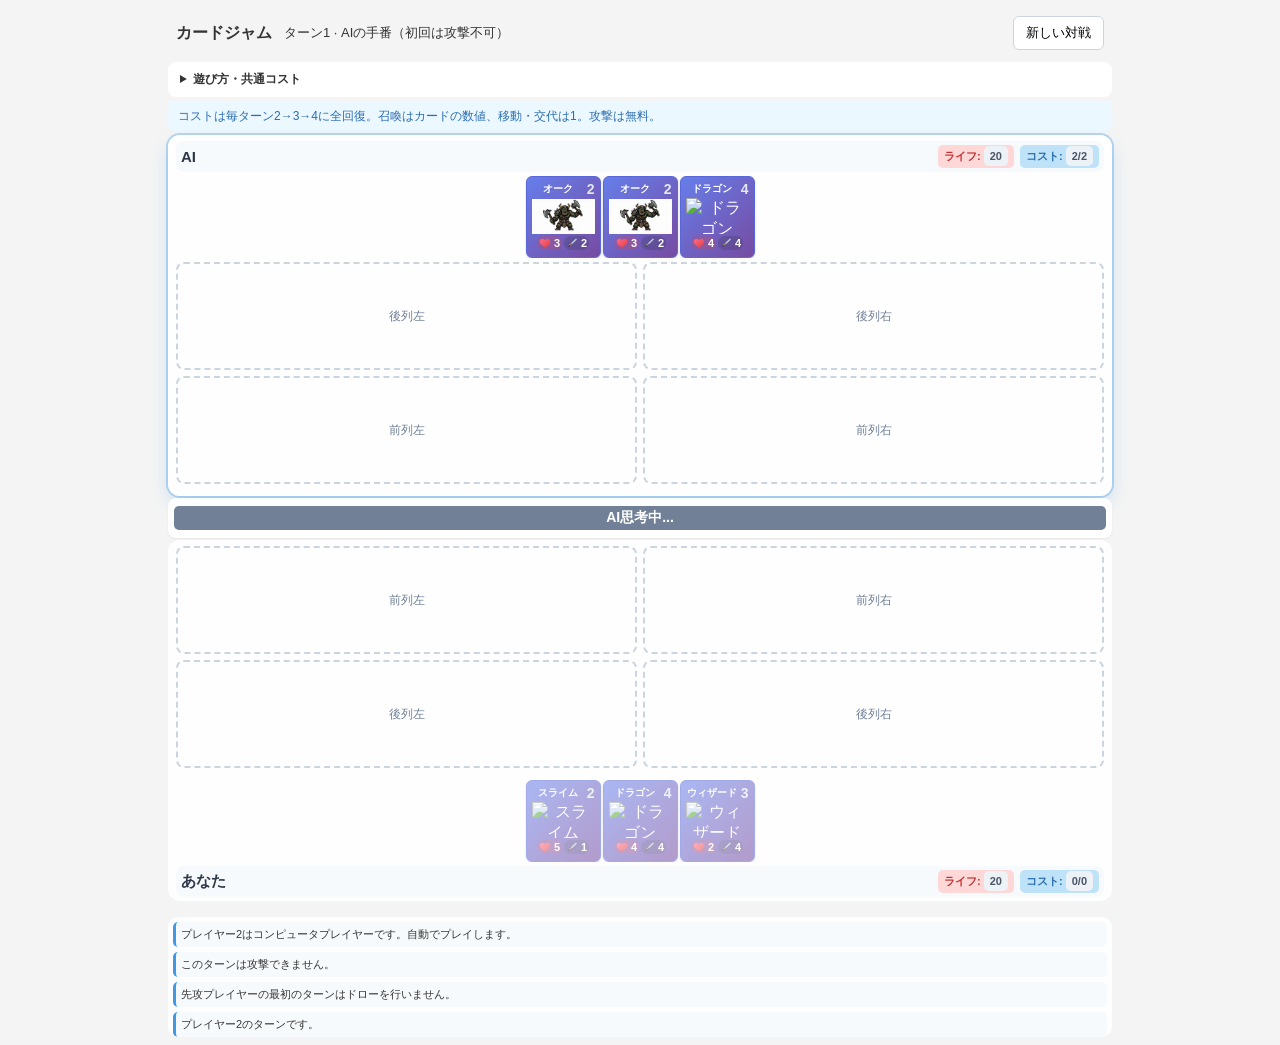
==== commit 2f5f06c1: "v1.5: unify costs, add rule tests, playtests and design notes Co-Authored-By: Claude Opus 5.5 <norep" ====
--- a/index.html
+++ b/index.html
@@ -3,15 +3,14 @@
 <head>
     <meta charset="UTF-8">
     <meta name="viewport" content="width=device-width, initial-scale=1.0">
-    <title>カードジャム</title>
-    <link rel="icon" href="data:,">
-    <link rel="stylesheet" href="style.css?v=26">
+    <title>カードゲーム</title>
+    <link rel="stylesheet" href="style.css?v=25">
 </head>
 <body>
     <div id="game-container">
         <header class="game-header"><strong>カードジャム</strong><span id="turn-status" aria-live="polite"></span><button id="restart-btn">新しい対戦</button></header>
-        <details class="rules"><summary>遊び方・共通コスト</summary><p>ライフ20を削り切れば勝利。共通コストは自分の初回2、次回3、以降4に毎ターン全回復。持ち越しや被ダメージによる獲得はありません。</p><p>手札→空きマスで召喚（キーボードはTab・Enter、Escで選択解除）：カード右上のコストを消費。移動ボタンで同じ段の左右の空きマスへ移動：コスト1、1体につき毎ターン1回。後列モンスターの「前へ交代」ボタンで前後交代：コスト1、列ごとに毎ターン1回。</p><p>前列モンスターの「攻撃」ボタンで正面へ攻撃（ボタンに結果の予告を表示）：無料、1体につき毎ターン1回。敵がいなければ直接攻撃。双方の初回ターンは攻撃不可。召喚ターンは敵モンスターにのみ攻撃可。移動・交代しても攻撃済みと召喚直後の制限は維持。</p><p>敵が生き残ると反撃。前列が空くと後列が自動前進。コスト0でも攻撃可能。コスト0かつ攻撃が残っていなければ自動終了。</p><p>初手3枚にコスト2以下を1枚保証。手札は4枚まで。満杯ならドロー見送り。山札切れはドローのたびに疲労1、2、3…ダメージ。</p></details>
-        <p class="combat-guide">手札を選んで空きマスへ召喚。モンスターの「攻撃」「前へ交代」「左右移動」ボタンで行動（攻撃は無料、交代・移動はコスト1）。</p>
+        <details class="rules"><summary>遊び方・共通コスト</summary><p>ライフ20を削り切れば勝利。共通コストは自分の初回2、次回3、以降4に毎ターン全回復。持ち越しや被ダメージによる獲得はありません。</p><p>手札→空きマスで召喚：カード右上のコストを消費。移動ボタンで同じ段の左右の空きマスへ移動：コスト1、1体につき毎ターン1回。後列のモンスター本体をクリックして前後交代：コスト1、列ごとに毎ターン1回。</p><p>前列のモンスター本体をクリックして正面へ攻撃：無料、1体につき毎ターン1回。敵がいなければ直接攻撃。双方の初回ターンは攻撃不可。召喚ターンは敵モンスターにのみ攻撃可。移動・交代しても攻撃済みと召喚直後の制限は維持。</p><p>敵が生き残ると反撃。前列が空くと後列が自動前進。コスト0でも攻撃可能。コスト0かつ攻撃が残っていなければ自動終了。</p><p>初手3枚にコスト2以下を1枚保証。手札は4枚まで。満杯ならドロー見送り。山札切れはドローのたびに疲労1、2、3…ダメージ。</p></details>
+        <p class="combat-guide">コストは毎ターン2→3→4に全回復。召喚はカードの数値、移動・交代は1。攻撃は無料。</p>
         <div id="game-board">
             <!-- プレイヤー2エリア（上側） -->
             <div class="player-area" id="player2-area">
@@ -20,8 +19,6 @@
                     <div class="player-stats">
                         <span class="life">ライフ: <span id="player2-life">20</span></span>
                         <span class="energy">コスト: <span id="player2-energy">0/0</span></span>
-                        <span class="deck">山札: <span id="player2-deck">16</span></span>
-                        <span class="handcount">手札: <span id="player2-handcount">0/4</span></span>
                     </div>
                 </div>
                 <div class="hand" id="player2-hand">
@@ -56,8 +53,6 @@
                     <div class="player-stats">
                         <span class="life">ライフ: <span id="player1-life">20</span></span>
                         <span class="energy">コスト: <span id="player1-energy">0/0</span></span>
-                        <span class="deck">山札: <span id="player1-deck">16</span></span>
-                        <span class="handcount">手札: <span id="player1-handcount">0/4</span></span>
                     </div>
                 </div>
             </div>
@@ -68,6 +63,6 @@
         </div>
     </div>
 
-    <script src="game.js?v=15"></script>
+    <script src="game.js?v=14"></script>
 </body>
 </html>
--- a/style.css
+++ b/style.css
@@ -497,62 +497,3 @@
 .monster-actions button { background:#edf2f7; color:#2d3748; border:0; border-radius:4px; padding:4px 10px; font-size:12px; cursor:pointer; }
 .monster-actions button:disabled { opacity:.45; cursor:default; }
 .monster-image { height:26px; }
-
-/* v1.6：明示的な行動ボタン、山札表示、画面配置 */
-.monster { flex-direction: row; align-items: center; gap: 6px; text-align: left; cursor: default; }
-.monster:hover { transform: none; }
-.monster-image { flex: 0 0 auto; width: 44px; height: 44px; margin: 0; }
-.monster-info { flex: 1 1 auto; min-width: 0; display: flex; flex-direction: column; gap: 3px; align-items: flex-start; }
-.monster-label { font-weight: bold; }
-.monster-label small { font-weight: normal; opacity: .9; }
-.monster-stats { justify-content: flex-start; }
-.monster-actions { display: flex; flex-wrap: wrap; gap: 4px; justify-content: flex-start; margin-top: 0; }
-.monster-actions button { padding: 3px 8px; font-size: 12px; line-height: 1.3; }
-.monster-actions button.attack { background: #fefcbf; color: #744210; font-weight: bold; }
-.monster-actions button.attack.danger { background: #fed7d7; color: #9b2c2c; }
-.monster-actions button:focus-visible, .card:focus-visible, .field-slot:focus-visible, #end-turn-btn:focus-visible, #restart-btn:focus-visible {
-    outline: 3px solid #f6ad55; outline-offset: 2px;
-}
-.field-slot { height: 76px; min-height: 76px; }
-.deck, .handcount { background: #edf2f7; }
-.player-stats span.deck.warning { background: #feebc8 !important; color: #9c4221 !important; }
-.player-stats span span { padding: 0; background: none; }
-#restart-btn.confirming { background: #fff5f5; border-color: #e53e3e; color: #c53030; font-weight: bold; }
-#player2-hand .card { cursor: default; }
-#player2-hand .card:hover { transform: none; box-shadow: 0 1px 2px rgba(0, 0, 0, 0.18); }
-
-@media (min-width: 900px) {
-    #game-container {
-        width: min(100%, 1180px);
-        display: grid;
-        grid-template-columns: minmax(0, 1fr) 260px;
-        grid-template-areas: "header header" "rules rules" "guide guide" "board log";
-        column-gap: 10px;
-    }
-    .game-header { grid-area: header; padding: 2px 8px; }
-    .rules { grid-area: rules; padding: 4px 12px; }
-    .combat-guide { grid-area: guide; padding: 4px 10px; }
-    #game-board { grid-area: board; margin-bottom: 0; }
-    #game-log { grid-area: log; height: auto; max-height: calc(100vh - 110px); position: sticky; top: 8px; align-self: start; }
-    .battlefield { margin-bottom: 2px; }
-    .card { height: 76px !important; }
-    .card-image { height: 30px; }
-}
-
-@media (max-width: 768px) {
-    .field-slot { height: auto; min-height: 84px; }
-    .monster { padding: 5px; gap: 4px; }
-    .monster-image { width: 34px; height: 34px; }
-    .monster-label { font-size: 11px; line-height: 14px; }
-    .monster-stats { font-size: 12px; }
-    .monster-actions button { padding: 3px 6px; font-size: 11px; }
-    .player-stats { flex-wrap: wrap; gap: 4px; font-size: 10px; }
-    .player-stats span { padding: 3px 5px; }
-}
-@media (min-width: 900px) {
-    #turn-controls { height: 32px; }
-    .card { height: 72px !important; }
-    .card-image { height: 28px; }
-    .player-area { gap: 3px; }
-}
-
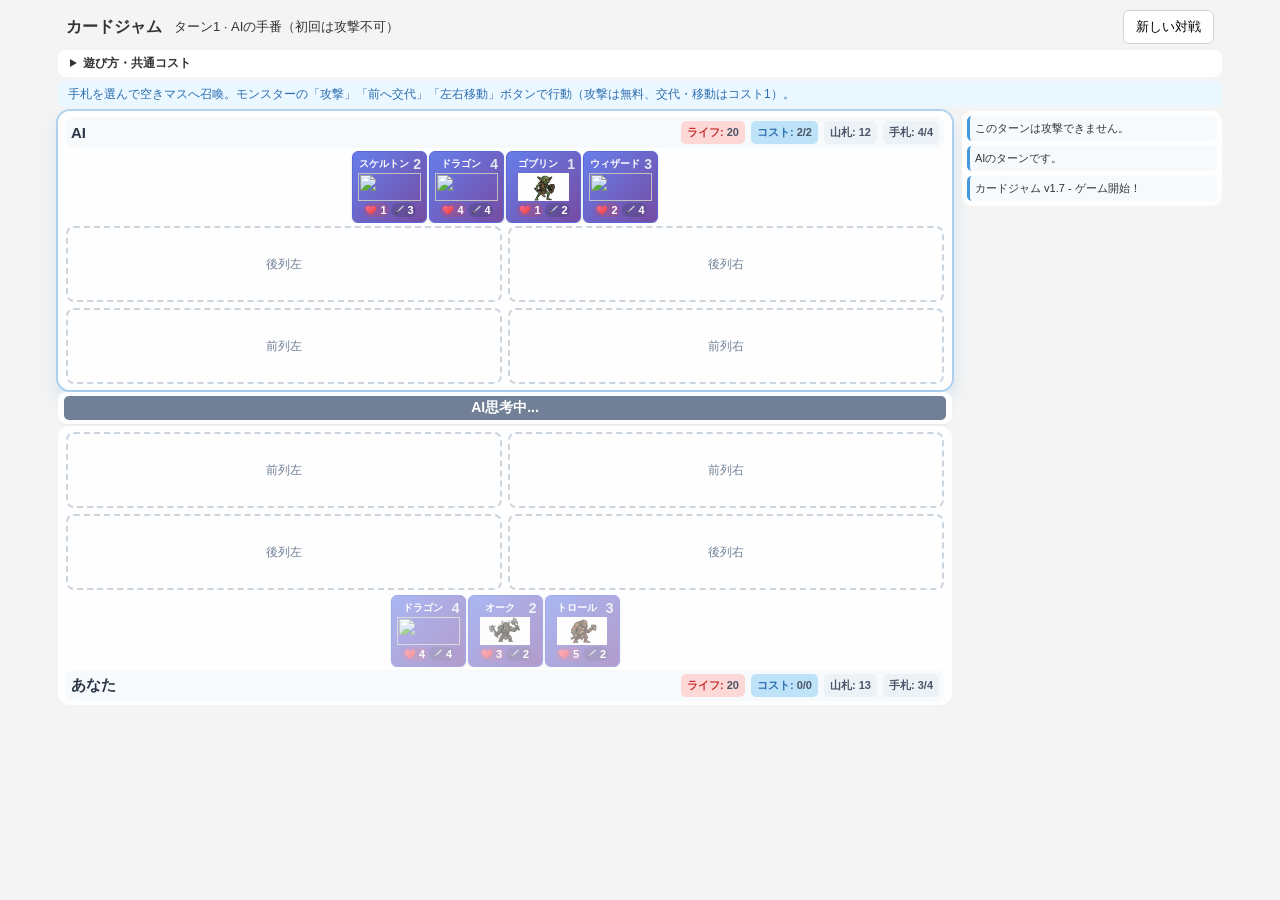
==== commit 42e29518: "Merge pull request #14 from pek0hara/claude/playtest-fixes-v1.7 Playtest fixes and rule updates (v1." ====
--- a/index.html
+++ b/index.html
@@ -3,14 +3,15 @@
 <head>
     <meta charset="UTF-8">
     <meta name="viewport" content="width=device-width, initial-scale=1.0">
-    <title>カードゲーム</title>
-    <link rel="stylesheet" href="style.css?v=25">
+    <title>カードジャム</title>
+    <link rel="icon" href="data:,">
+    <link rel="stylesheet" href="style.css?v=27">
 </head>
 <body>
     <div id="game-container">
         <header class="game-header"><strong>カードジャム</strong><span id="turn-status" aria-live="polite"></span><button id="restart-btn">新しい対戦</button></header>
-        <details class="rules"><summary>遊び方・共通コスト</summary><p>ライフ20を削り切れば勝利。共通コストは自分の初回2、次回3、以降4に毎ターン全回復。持ち越しや被ダメージによる獲得はありません。</p><p>手札→空きマスで召喚：カード右上のコストを消費。移動ボタンで同じ段の左右の空きマスへ移動：コスト1、1体につき毎ターン1回。後列のモンスター本体をクリックして前後交代：コスト1、列ごとに毎ターン1回。</p><p>前列のモンスター本体をクリックして正面へ攻撃：無料、1体につき毎ターン1回。敵がいなければ直接攻撃。双方の初回ターンは攻撃不可。召喚ターンは敵モンスターにのみ攻撃可。移動・交代しても攻撃済みと召喚直後の制限は維持。</p><p>敵が生き残ると反撃。前列が空くと後列が自動前進。コスト0でも攻撃可能。コスト0かつ攻撃が残っていなければ自動終了。</p><p>初手3枚にコスト2以下を1枚保証。手札は4枚まで。満杯ならドロー見送り。山札切れはドローのたびに疲労1、2、3…ダメージ。</p></details>
-        <p class="combat-guide">コストは毎ターン2→3→4に全回復。召喚はカードの数値、移動・交代は1。攻撃は無料。</p>
+        <details class="rules"><summary>遊び方・共通コスト</summary><p>ライフ20を削り切れば勝利。共通コストは毎ターン全回復し、先攻は2→3→4、後攻は3→4（先攻も最初の手番にドロー）。持ち越しや被ダメージによる獲得はありません。</p><p>手札→空きマスで召喚（キーボードはTab・Enter、Escで選択解除）：カード右上のコストを消費。移動ボタンで同じ段の左右の空きマスへ移動：コスト1、1体につき毎ターン1回。後列モンスターの「前へ交代」ボタンで前後交代：コスト1、列ごとに毎ターン1回。</p><p>前列モンスターの「攻撃」ボタンで正面へ攻撃（ボタンに結果の予告を表示）：無料、1体につき毎ターン1回。敵がいなければ直接攻撃。双方の初回ターンは攻撃不可。召喚ターンは敵モンスターにのみ攻撃可。移動・交代しても攻撃済みと召喚直後の制限は維持。</p><p>召喚したモンスターは、直後の相手の手番の間「守り-1」で受けるダメージが1減る（直接攻撃には影響なし）。敵が生き残ると反撃。前列が空くと後列が自動前進。コスト0でも攻撃可能。コスト0かつ攻撃が残っていなければ自動終了。</p><p>初手3枚にコスト2以下を1枚保証。手札は4枚まで。満杯ならドロー見送り。山札切れはドローのたびに疲労1、2、3…ダメージ。</p></details>
+        <p class="combat-guide">手札を選んで空きマスへ召喚。モンスターの「攻撃」「前へ交代」「左右移動」ボタンで行動（攻撃は無料、交代・移動はコスト1）。</p>
         <div id="game-board">
             <!-- プレイヤー2エリア（上側） -->
             <div class="player-area" id="player2-area">
@@ -19,6 +20,8 @@
                     <div class="player-stats">
                         <span class="life">ライフ: <span id="player2-life">20</span></span>
                         <span class="energy">コスト: <span id="player2-energy">0/0</span></span>
+                        <span class="deck">山札: <span id="player2-deck">16</span></span>
+                        <span class="handcount">手札: <span id="player2-handcount">0/4</span></span>
                     </div>
                 </div>
                 <div class="hand" id="player2-hand">
@@ -53,6 +56,8 @@
                     <div class="player-stats">
                         <span class="life">ライフ: <span id="player1-life">20</span></span>
                         <span class="energy">コスト: <span id="player1-energy">0/0</span></span>
+                        <span class="deck">山札: <span id="player1-deck">16</span></span>
+                        <span class="handcount">手札: <span id="player1-handcount">0/4</span></span>
                     </div>
                 </div>
             </div>
@@ -63,6 +68,6 @@
         </div>
     </div>
 
-    <script src="game.js?v=14"></script>
+    <script src="game.js?v=16"></script>
 </body>
 </html>
--- a/style.css
+++ b/style.css
@@ -497,3 +497,65 @@
 .monster-actions button { background:#edf2f7; color:#2d3748; border:0; border-radius:4px; padding:4px 10px; font-size:12px; cursor:pointer; }
 .monster-actions button:disabled { opacity:.45; cursor:default; }
 .monster-image { height:26px; }
+
+/* v1.6：明示的な行動ボタン、山札表示、画面配置 */
+.monster { flex-direction: row; align-items: center; gap: 6px; text-align: left; cursor: default; }
+.monster:hover { transform: none; }
+.monster-image { flex: 0 0 auto; width: 44px; height: 44px; margin: 0; }
+.monster-info { flex: 1 1 auto; min-width: 0; display: flex; flex-direction: column; gap: 3px; align-items: flex-start; }
+.monster-label { font-weight: bold; }
+.monster-label small { font-weight: normal; opacity: .9; }
+.monster-stats { justify-content: flex-start; }
+.monster-actions { display: flex; flex-wrap: wrap; gap: 4px; justify-content: flex-start; margin-top: 0; }
+.monster-actions button { padding: 3px 8px; font-size: 12px; line-height: 1.3; }
+.monster-actions button.attack { background: #fefcbf; color: #744210; font-weight: bold; }
+.monster-actions button.attack.danger { background: #fed7d7; color: #9b2c2c; }
+.monster-actions button:focus-visible, .card:focus-visible, .field-slot:focus-visible, #end-turn-btn:focus-visible, #restart-btn:focus-visible {
+    outline: 3px solid #f6ad55; outline-offset: 2px;
+}
+.field-slot { height: 76px; min-height: 76px; }
+.deck, .handcount { background: #edf2f7; }
+.player-stats span.deck.warning { background: #feebc8 !important; color: #9c4221 !important; }
+.player-stats span span { padding: 0; background: none; }
+#restart-btn.confirming { background: #fff5f5; border-color: #e53e3e; color: #c53030; font-weight: bold; }
+#player2-hand .card { cursor: default; }
+#player2-hand .card:hover { transform: none; box-shadow: 0 1px 2px rgba(0, 0, 0, 0.18); }
+
+@media (min-width: 900px) {
+    #game-container {
+        width: min(100%, 1180px);
+        display: grid;
+        grid-template-columns: minmax(0, 1fr) 260px;
+        grid-template-areas: "header header" "rules rules" "guide guide" "board log";
+        column-gap: 10px;
+    }
+    .game-header { grid-area: header; padding: 2px 8px; }
+    .rules { grid-area: rules; padding: 4px 12px; }
+    .combat-guide { grid-area: guide; padding: 4px 10px; }
+    #game-board { grid-area: board; margin-bottom: 0; }
+    #game-log { grid-area: log; height: auto; max-height: calc(100vh - 110px); position: sticky; top: 8px; align-self: start; }
+    .battlefield { margin-bottom: 2px; }
+    .card { height: 76px !important; }
+    .card-image { height: 30px; }
+}
+
+@media (max-width: 768px) {
+    .field-slot { height: auto; min-height: 84px; }
+    .monster { padding: 5px; gap: 4px; }
+    .monster-image { width: 34px; height: 34px; }
+    .monster-label { font-size: 11px; line-height: 14px; }
+    .monster-stats { font-size: 12px; }
+    .monster-actions button { padding: 3px 6px; font-size: 11px; }
+    .player-stats { flex-wrap: wrap; gap: 4px; font-size: 10px; }
+    .player-stats span { padding: 3px 5px; }
+}
+@media (min-width: 900px) {
+    #turn-controls { height: 32px; }
+    .card { height: 72px !important; }
+    .card-image { height: 28px; }
+    .player-area { gap: 3px; }
+}
+
+/* v1.7：召喚直後の守り */
+.monster.guarded { box-shadow: 0 0 0 2px #90cdf4, 0 2px 4px rgba(0, 0, 0, 0.18); }
+.guard-badge { display: inline-block; margin-left: 4px; padding: 0 5px; border-radius: 999px; background: #bee3f8; color: #2a4365; font-size: 10px; font-weight: bold; line-height: 15px; }
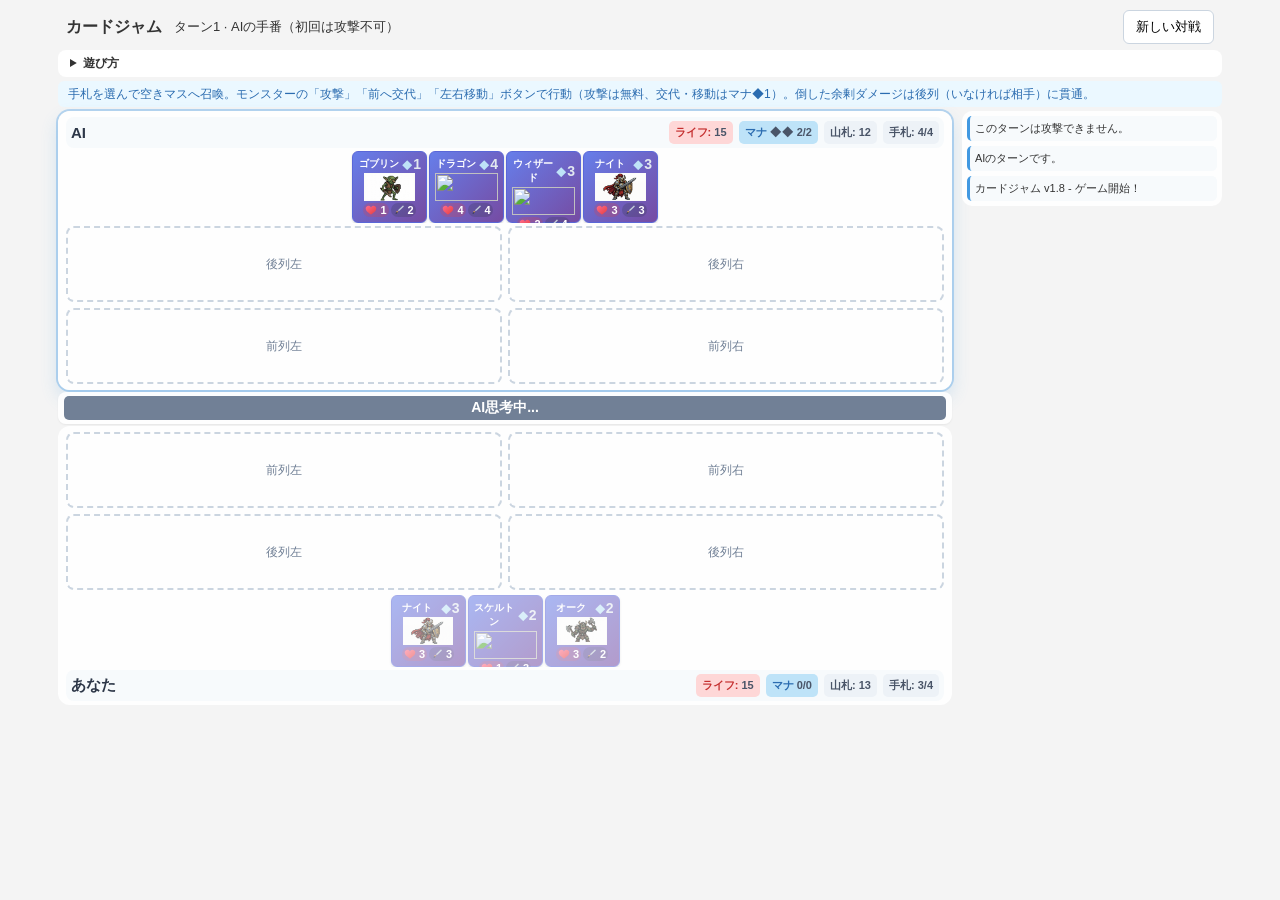
==== commit 44a5d76b: "v1.8: faster matches with life 15, trample to back row, mana wording - Starting life 15; excess dama" ====
--- a/index.html
+++ b/index.html
@@ -5,13 +5,13 @@
     <meta name="viewport" content="width=device-width, initial-scale=1.0">
     <title>カードジャム</title>
     <link rel="icon" href="data:,">
-    <link rel="stylesheet" href="style.css?v=27">
+    <link rel="stylesheet" href="style.css?v=28">
 </head>
 <body>
     <div id="game-container">
         <header class="game-header"><strong>カードジャム</strong><span id="turn-status" aria-live="polite"></span><button id="restart-btn">新しい対戦</button></header>
-        <details class="rules"><summary>遊び方・共通コスト</summary><p>ライフ20を削り切れば勝利。共通コストは毎ターン全回復し、先攻は2→3→4、後攻は3→4（先攻も最初の手番にドロー）。持ち越しや被ダメージによる獲得はありません。</p><p>手札→空きマスで召喚（キーボードはTab・Enter、Escで選択解除）：カード右上のコストを消費。移動ボタンで同じ段の左右の空きマスへ移動：コスト1、1体につき毎ターン1回。後列モンスターの「前へ交代」ボタンで前後交代：コスト1、列ごとに毎ターン1回。</p><p>前列モンスターの「攻撃」ボタンで正面へ攻撃（ボタンに結果の予告を表示）：無料、1体につき毎ターン1回。敵がいなければ直接攻撃。双方の初回ターンは攻撃不可。召喚ターンは敵モンスターにのみ攻撃可。移動・交代しても攻撃済みと召喚直後の制限は維持。</p><p>召喚したモンスターは、直後の相手の手番の間「守り-1」で受けるダメージが1減る（直接攻撃には影響なし）。敵が生き残ると反撃。前列が空くと後列が自動前進。コスト0でも攻撃可能。コスト0かつ攻撃が残っていなければ自動終了。</p><p>初手3枚にコスト2以下を1枚保証。手札は4枚まで。満杯ならドロー見送り。山札切れはドローのたびに疲労1、2、3…ダメージ。</p></details>
-        <p class="combat-guide">手札を選んで空きマスへ召喚。モンスターの「攻撃」「前へ交代」「左右移動」ボタンで行動（攻撃は無料、交代・移動はコスト1）。</p>
+        <details class="rules"><summary>遊び方</summary><p>ライフ15を削り切れば勝利。マナ（◆）は毎ターン全回復し、先攻は2→3→4、後攻は3→4（先攻も最初の手番にドロー）。持ち越しや被ダメージ・破壊による獲得はありません。</p><p>手札→空きマスで召喚（キーボードはTab・Enter、Escで選択解除）：カード右上の◆の数だけマナを消費。移動ボタンで同じ段の左右の空きマスへ移動：マナ1、1体につき毎ターン1回。後列モンスターの「前へ交代」ボタンで前後交代：マナ1、列ごとに毎ターン1回。</p><p>前列モンスターの「攻撃」ボタンで正面へ攻撃（ボタンに結果の予告を表示）：無料、1体につき毎ターン1回。敵がいなければ直接攻撃。双方の初回ターンは攻撃不可。召喚ターンは敵モンスターにのみ攻撃可。移動・交代しても攻撃済みと召喚直後の制限は維持。</p><p>召喚したモンスターは、直後の相手の手番の間「防御+1」となり、受けるダメージが1減る（直接攻撃には影響なし）。敵が生き残ると反撃。敵モンスターを倒した余剰ダメージは、同じ列の後列モンスターへ貫通する（後列がいなければ持ち主へ。後列を倒しても、それ以上は貫通しない）。前列が空くと後列が自動前進。マナ0でも攻撃可能。マナ0かつ攻撃が残っていなければ自動終了。</p><p>初手3枚にコスト2以下を1枚保証。手札は4枚まで。満杯ならドロー見送り。山札切れはドローのたびに疲労1、2、3…ダメージ。</p></details>
+        <p class="combat-guide">手札を選んで空きマスへ召喚。モンスターの「攻撃」「前へ交代」「左右移動」ボタンで行動（攻撃は無料、交代・移動はマナ◆1）。倒した余剰ダメージは後列（いなければ相手）に貫通。</p>
         <div id="game-board">
             <!-- プレイヤー2エリア（上側） -->
             <div class="player-area" id="player2-area">
@@ -19,7 +19,7 @@
                     <span class="player-name">AI</span>
                     <div class="player-stats">
                         <span class="life">ライフ: <span id="player2-life">20</span></span>
-                        <span class="energy">コスト: <span id="player2-energy">0/0</span></span>
+                        <span class="energy" title="マナ：毎ターン全回復。召喚はカードの◆の数、移動・交代は◆1">マナ <span class="mana-gems" id="player2-gems"></span> <span id="player2-energy">0/0</span></span>
                         <span class="deck">山札: <span id="player2-deck">16</span></span>
                         <span class="handcount">手札: <span id="player2-handcount">0/4</span></span>
                     </div>
@@ -55,7 +55,7 @@
                     <span class="player-name">あなた</span>
                     <div class="player-stats">
                         <span class="life">ライフ: <span id="player1-life">20</span></span>
-                        <span class="energy">コスト: <span id="player1-energy">0/0</span></span>
+                        <span class="energy" title="マナ：毎ターン全回復。召喚はカードの◆の数、移動・交代は◆1">マナ <span class="mana-gems" id="player1-gems"></span> <span id="player1-energy">0/0</span></span>
                         <span class="deck">山札: <span id="player1-deck">16</span></span>
                         <span class="handcount">手札: <span id="player1-handcount">0/4</span></span>
                     </div>
@@ -68,6 +68,6 @@
         </div>
     </div>
 
-    <script src="game.js?v=16"></script>
+    <script src="game.js?v=17"></script>
 </body>
 </html>
--- a/style.css
+++ b/style.css
@@ -559,3 +559,13 @@
 /* v1.7：召喚直後の守り */
 .monster.guarded { box-shadow: 0 0 0 2px #90cdf4, 0 2px 4px rgba(0, 0, 0, 0.18); }
 .guard-badge { display: inline-block; margin-left: 4px; padding: 0 5px; border-radius: 999px; background: #bee3f8; color: #2a4365; font-size: 10px; font-weight: bold; line-height: 15px; }
+
+/* v1.8：マナ表示と行動の強調 */
+.mana-gems { color: #2b6cb0; letter-spacing: 1px; }
+.card-cost::before { content: '◆'; font-size: 10px; margin-right: 1px; color: #bee3f8; }
+.monster.flash { animation: actionFlash 0.6s ease-out; }
+@keyframes actionFlash {
+    0% { box-shadow: 0 0 0 4px #f6e05e, 0 0 14px 4px rgba(246, 224, 94, 0.9); }
+    100% { box-shadow: 0 2px 4px rgba(0, 0, 0, 0.18); }
+}
+@media (prefers-reduced-motion: reduce) { .monster.flash { animation: none; outline: 3px solid #f6e05e; } }
